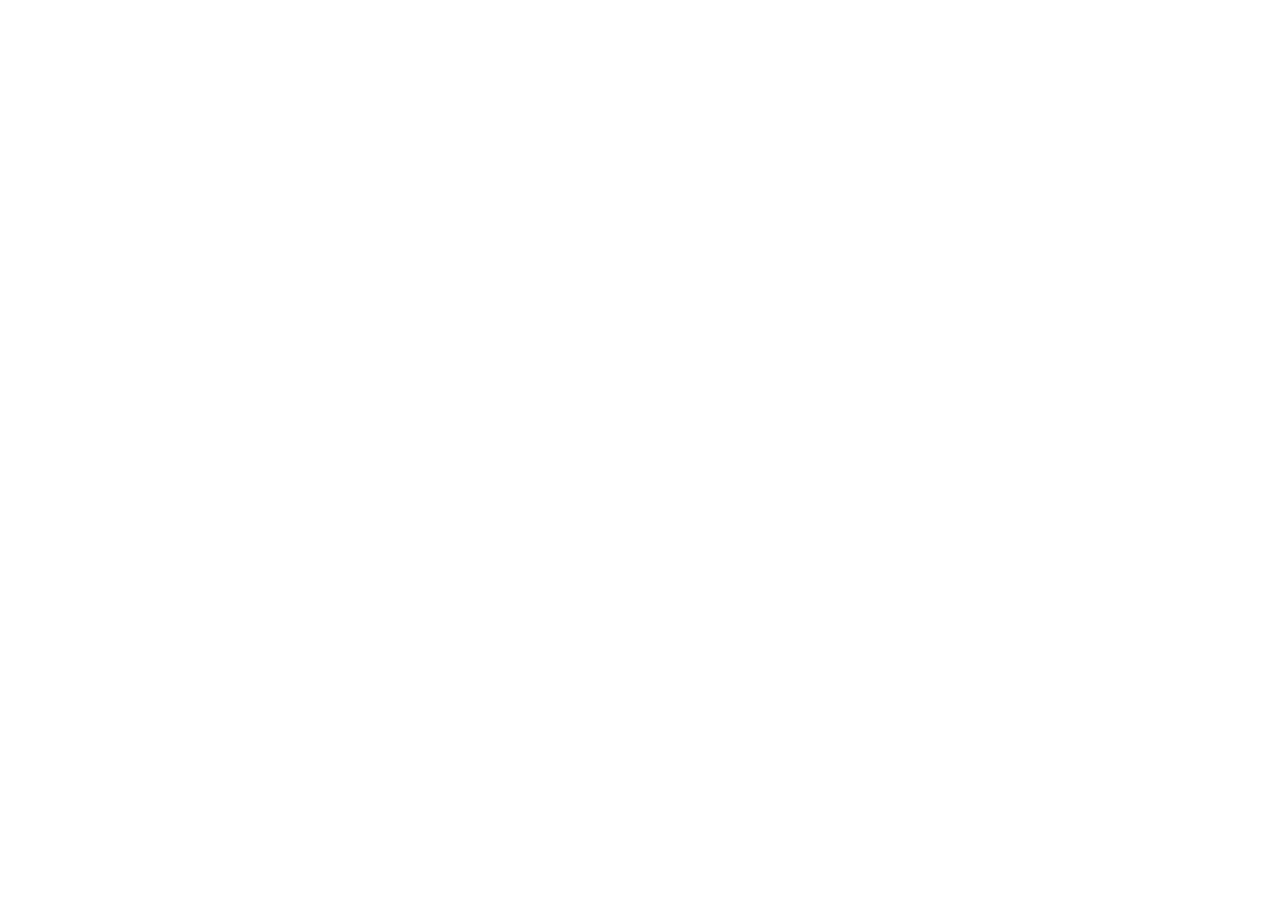
==== index.html @ 7bdb5e06 "Crea Estructura inicial del proyecto" ====
<!DOCTYPE html>
<html lang="es">
<head>
  <meta charset="UTF-8">
  <meta name="viewport" content="width=device-width, initial-scale=1.0">
  <title>Inicio · Gamarrita KFC</title>
  <link rel="stylesheet" href="css/variables.css">
  <link rel="stylesheet" href="css/estilos.css">
</head>
<body>
  <!-- Inicio: aquí va el contenido (header, nav, main, footer) -->
</body>
</html>
---- css/variables.css ----
/* variables.css — paleta, tipografía y espaciados de Gamarrita KFC */
@import url("https://fonts.googleapis.com/css2?family=Poppins:wght@400;600;800&display=swap");

:root {
  --color-primario: #1B1B1F;
  --color-acento: #F2B705;
  --color-fondo: #FAF7F0;
  --color-superficie: #FFFFFF;
  --color-texto: #222222;
  --color-texto-suave: #6B6558;
  --color-borde: #E6DFCF;
  --color-exito: #1E7A45;
  --color-error: #B03A2E;

  --fuente: "Poppins", "Segoe UI", system-ui, sans-serif;
  --radio: 0.9rem;
  --espacio: 1rem;
  --ancho: min(94%, 1100px);
}
---- css/estilos.css ----
/* estilos.css — estilos generales de Gamarrita KFC (usa las variables de variables.css) */
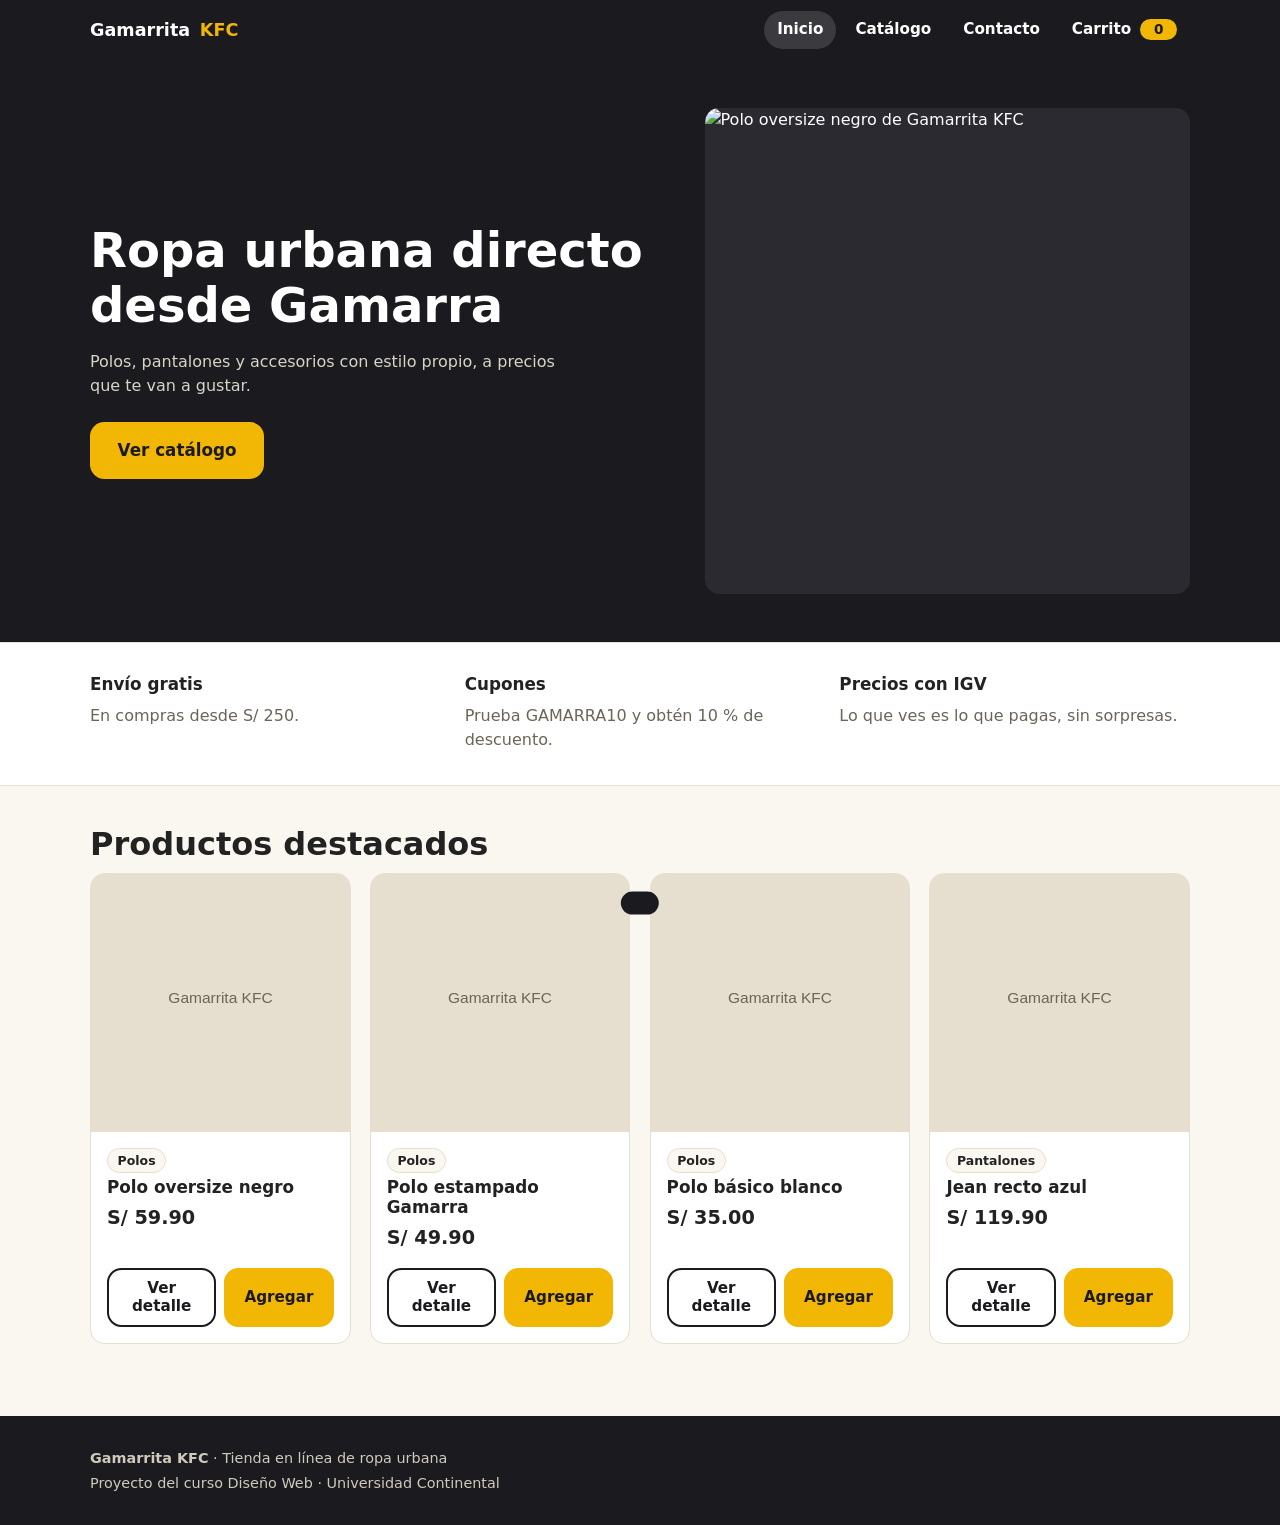
==== commit 48ddfdf6: "Agrega paginas HTML y corrige carrito" ====
--- a/index.html
+++ b/index.html
@@ -8,6 +8,78 @@
   <link rel="stylesheet" href="css/estilos.css">
 </head>
 <body>
-  <!-- Inicio: aquí va el contenido (header, nav, main, footer) -->
+
+  <header class="cabecera">
+    <div class="contenedor barra">
+      <a href="index.html" class="logo">Gamarrita <strong>KFC</strong></a>
+      <nav aria-label="Principal">
+        <ul class="menu">
+          <li><a href="index.html" aria-current="page">Inicio</a></li>
+          <li><a href="catalogo.html">Catálogo</a></li>
+          <li><a href="contacto.html">Contacto</a></li>
+          <li><a href="carrito.html">Carrito <span id="contador" class="contador">0</span></a></li>
+        </ul>
+      </nav>
+    </div>
+  </header>
+
+  <main>
+    <section class="hero">
+      <div class="contenedor hero-grid">
+        <div>
+          <h1>Ropa urbana directo desde Gamarra</h1>
+          <p>Polos, pantalones y accesorios con estilo propio, a precios que te van a gustar.</p>
+          <a href="catalogo.html" class="btn btn-grande">Ver catálogo</a>
+        </div>
+        <img src="img/polo-oversize.webp" alt="Polo oversize negro de Gamarrita KFC" width="300" height="300">
+      </div>
+    </section>
+
+    <section class="beneficios">
+      <div class="contenedor beneficios-grid">
+        <div>
+          <h3>Envío gratis</h3>
+          <p>En compras desde S/ 250.</p>
+        </div>
+        <div>
+          <h3>Cupones</h3>
+          <p>Prueba GAMARRA10 y obtén 10 % de descuento.</p>
+        </div>
+        <div>
+          <h3>Precios con IGV</h3>
+          <p>Lo que ves es lo que pagas, sin sorpresas.</p>
+        </div>
+      </div>
+    </section>
+
+    <section class="seccion">
+      <div class="contenedor">
+        <h2>Productos destacados</h2>
+        <div id="destacados" class="rejilla"></div>
+      </div>
+    </section>
+  </main>
+
+  <footer class="pie">
+    <div class="contenedor">
+      <p><strong>Gamarrita KFC</strong> · Tienda en línea de ropa urbana</p>
+      <p>Proyecto del curso Diseño Web · Universidad Continental</p>
+    </div>
+  </footer>
+
+  <!-- Ventana de detalle (la usa el botón "Ver detalle" de los destacados) -->
+  <dialog id="detalle">
+    <button type="button" class="cerrar" data-cerrar aria-label="Cerrar">&times;</button>
+    <div id="detalle-contenido" class="detalle-grid"></div>
+  </dialog>
+
+  <!-- Mensaje flotante -->
+  <div id="aviso" class="aviso" role="status" aria-live="polite"></div>
+
+  <!-- El orden importa: app.js siempre al final -->
+  <script src="js/datos.js"></script>
+  <script src="js/calculos.js"></script>
+  <script src="js/carrito.js"></script>
+  <script src="js/app.js"></script>
 </body>
-</html>
+</html>
--- a/css/variables.css
+++ b/css/variables.css
@@ -1,6 +1,6 @@
 /* variables.css — paleta, tipografía y espaciados de Gamarrita KFC */
 @import url("https://fonts.googleapis.com/css2?family=Poppins:wght@400;600;800&display=swap");
-
+ 
 :root {
   --color-primario: #1B1B1F;
   --color-acento: #F2B705;
@@ -11,9 +11,10 @@
   --color-borde: #E6DFCF;
   --color-exito: #1E7A45;
   --color-error: #B03A2E;
-
+ 
   --fuente: "Poppins", "Segoe UI", system-ui, sans-serif;
   --radio: 0.9rem;
   --espacio: 1rem;
   --ancho: min(94%, 1100px);
 }
+ 
--- a/css/estilos.css
+++ b/css/estilos.css
@@ -1 +1,176 @@
 /* estilos.css — estilos generales de Gamarrita KFC (usa las variables de variables.css) */
+s · CSS
+/* estilos.css — estilos generales de Gamarrita KFC (usa las variables de variables.css) */
+ 
+*, *::before, *::after { box-sizing: border-box; }
+html { scroll-behavior: smooth; }
+body {
+  margin: 0;
+  font-family: var(--fuente);
+  color: var(--color-texto);
+  background: var(--color-fondo);
+  line-height: 1.55;
+}
+img { max-width: 100%; height: auto; display: block; }
+a { color: inherit; }
+h1, h2, h3 { line-height: 1.15; margin: 0 0 .6rem; }
+h1 { font-size: clamp(1.9rem, 4vw, 3rem); font-weight: 800; }
+h2 { font-size: clamp(1.4rem, 3vw, 2rem); font-weight: 800; }
+h3 { font-size: 1.05rem; font-weight: 600; }
+:focus-visible { outline: 3px solid var(--color-acento); outline-offset: 2px; }
+ 
+.contenedor { width: var(--ancho); margin-inline: auto; }
+.seccion { padding-block: 2.5rem; }
+ 
+/* ---------- Cabecera ---------- */
+.cabecera {
+  position: sticky; top: 0; z-index: 10;
+  background: var(--color-primario); color: #fff;
+  transition: box-shadow .2s;
+}
+.cabecera.con-sombra { box-shadow: 0 4px 16px rgba(0, 0, 0, .35); }
+.barra { display: flex; align-items: center; justify-content: space-between; gap: var(--espacio); padding-block: .7rem; }
+.logo { display: flex; align-items: center; gap: .6rem; text-decoration: none; font-weight: 600; font-size: 1.1rem; }
+.logo strong { color: var(--color-acento); font-weight: 800; }
+.menu { display: flex; gap: .4rem; list-style: none; margin: 0; padding: 0; }
+.menu a { display: block; padding: .45rem .8rem; border-radius: 999px; text-decoration: none; font-weight: 600; font-size: .95rem; }
+.menu a:hover, .menu a[aria-current="page"] { background: rgba(255, 255, 255, .14); }
+.contador {
+  display: inline-block; min-width: 1.5rem; padding: 0 .4rem; margin-left: .25rem;
+  border-radius: 999px; background: var(--color-acento); color: var(--color-primario);
+  font-weight: 800; font-size: .85rem; text-align: center;
+}
+ 
+/* ---------- Botones ---------- */
+.btn, .btn-secundario, .btn-quitar {
+  font-family: inherit; font-weight: 600; font-size: .95rem;
+  border-radius: var(--radio); padding: .6rem 1rem; cursor: pointer;
+  border: 2px solid var(--color-primario); text-decoration: none; display: inline-block; text-align: center;
+}
+.btn { background: var(--color-acento); color: var(--color-primario); border-color: var(--color-acento); }
+.btn:hover { filter: brightness(.95); }
+.btn:disabled { background: var(--color-borde); border-color: var(--color-borde); color: var(--color-texto-suave); cursor: not-allowed; }
+.btn-secundario { background: transparent; color: var(--color-primario); }
+.btn-secundario:hover { background: var(--color-primario); color: #fff; }
+.btn-quitar { background: transparent; border-color: transparent; color: var(--color-error); padding-inline: .4rem; }
+.btn-quitar:hover { text-decoration: underline; }
+.btn-grande { padding: .85rem 1.6rem; font-size: 1.05rem; }
+ 
+/* ---------- Inicio ---------- */
+.hero { background: var(--color-primario); color: #fff; padding-block: 3rem; }
+.hero-grid { display: grid; grid-template-columns: 1.2fr 1fr; gap: 2rem; align-items: center; }
+.hero p { color: #d8d4c8; max-width: 46ch; margin-bottom: 1.4rem; }
+.hero img { border-radius: var(--radio); background: #2a2a30; aspect-ratio: 1; object-fit: cover; width: 100%; }
+.beneficios { background: var(--color-superficie); border-block: 1px solid var(--color-borde); padding-block: 2rem; }
+.beneficios-grid { display: grid; grid-template-columns: repeat(3, 1fr); gap: 1.5rem; }
+.beneficios p { margin: 0; color: var(--color-texto-suave); }
+ 
+/* ---------- Catálogo ---------- */
+.rejilla { display: grid; grid-template-columns: repeat(auto-fill, minmax(230px, 1fr)); gap: 1.2rem; }
+.tarjeta {
+  background: var(--color-superficie); border: 1px solid var(--color-borde);
+  border-radius: var(--radio); overflow: hidden; display: flex; flex-direction: column;
+}
+.tarjeta img { width: 100%; aspect-ratio: 1; object-fit: cover; background: var(--color-borde); }
+.tarjeta-cuerpo { padding: 1rem; display: flex; flex-direction: column; gap: .35rem; flex: 1; }
+.tarjeta h3 { margin: 0; }
+.etiqueta {
+  align-self: flex-start; font-size: .78rem; font-weight: 600; text-transform: capitalize;
+  background: var(--color-fondo); border: 1px solid var(--color-borde); border-radius: 999px; padding: .1rem .6rem;
+}
+.precio { font-weight: 800; font-size: 1.2rem; margin: 0; }
+.acciones { display: flex; gap: .5rem; margin-top: auto; padding-top: .6rem; }
+.acciones button { flex: 1; padding-inline: .5rem; }
+.filtros { display: flex; flex-wrap: wrap; gap: 1rem; margin-bottom: 1.5rem; }
+.filtros .campo { flex: 1 1 220px; }
+.vacio { padding: 2rem; text-align: center; background: var(--color-superficie); border: 1px dashed var(--color-borde); border-radius: var(--radio); color: var(--color-texto-suave); }
+.vacio.exito { color: var(--color-exito); border-color: var(--color-exito); font-weight: 600; }
+ 
+/* ---------- Campos de formulario ---------- */
+.campo { display: flex; flex-direction: column; gap: .3rem; margin-bottom: 1rem; }
+label { font-weight: 600; font-size: .92rem; }
+label small { font-weight: 400; color: var(--color-texto-suave); }
+input, select, textarea {
+  font-family: inherit; font-size: 1rem; padding: .65rem .8rem; width: 100%;
+  border: 2px solid var(--color-borde); border-radius: .6rem; background: var(--color-superficie); color: var(--color-texto);
+}
+input:focus, select:focus, textarea:focus { border-color: var(--color-primario); outline: none; }
+input[aria-invalid="true"], textarea[aria-invalid="true"] { border-color: var(--color-error); }
+.error { color: var(--color-error); font-size: .85rem; min-height: 1.2em; margin: 0; }
+ 
+/* ---------- Detalle (dialog) ---------- */
+dialog { border: none; border-radius: var(--radio); padding: 1.5rem; width: min(92%, 720px); background: var(--color-superficie); }
+dialog::backdrop { background: rgba(27, 27, 31, .65); }
+.cerrar { position: absolute; top: .6rem; right: .8rem; background: none; border: none; font-size: 1.8rem; cursor: pointer; line-height: 1; }
+.detalle-grid { display: grid; grid-template-columns: 1fr 1.2fr; gap: 1.5rem; align-items: start; }
+.detalle-grid img { border-radius: var(--radio); background: var(--color-borde); aspect-ratio: 1; object-fit: cover; width: 100%; }
+.stock { color: var(--color-texto-suave); font-size: .88rem; margin: 0; }
+ 
+/* ---------- Carrito ---------- */
+.carrito-grid { display: grid; grid-template-columns: 1fr 340px; gap: 2rem; align-items: start; }
+.linea {
+  display: grid; grid-template-columns: 80px 1fr auto auto auto; gap: 1rem; align-items: center;
+  background: var(--color-superficie); border: 1px solid var(--color-borde); border-radius: var(--radio);
+  padding: .8rem; margin-bottom: .8rem;
+}
+.linea img { width: 80px; height: 80px; object-fit: cover; border-radius: .6rem; background: var(--color-borde); }
+.linea-info p { margin: 0; font-size: .9rem; }
+.cantidad { display: flex; align-items: center; gap: .3rem; }
+.cantidad input { width: 3.6rem; text-align: center; padding: .45rem; }
+.cantidad button { padding: .35rem .7rem; }
+.linea-total { font-weight: 800; margin: 0; min-width: 5.5rem; text-align: right; }
+.resumen { background: var(--color-superficie); border: 1px solid var(--color-borde); border-radius: var(--radio); padding: 1.3rem; position: sticky; top: 5rem; }
+.resumen dl { display: grid; grid-template-columns: 1fr auto; gap: .35rem 1rem; margin: 0 0 1rem; }
+.resumen dd { margin: 0; text-align: right; font-variant-numeric: tabular-nums; }
+.resumen .menor { color: var(--color-texto-suave); font-size: .85rem; }
+.resumen .total { font-weight: 800; font-size: 1.2rem; border-top: 2px solid var(--color-primario); padding-top: .5rem; margin-top: .3rem; }
+.form-cupon { margin-bottom: 1.2rem; }
+.fila { display: flex; gap: .5rem; }
+.fila input { flex: 1; text-transform: uppercase; }
+.msg-cupon { font-size: .85rem; margin: .4rem 0 0; min-height: 1.2em; color: var(--color-exito); }
+.msg-cupon.error-texto { color: var(--color-error); }
+.resumen .btn-grande { width: 100%; }
+.nota { font-size: .82rem; color: var(--color-texto-suave); margin-top: .8rem; }
+ 
+/* ---------- Contacto ---------- */
+.contacto-grid { display: grid; grid-template-columns: 1fr 1.2fr; gap: 2.5rem; align-items: start; }
+.formulario { background: var(--color-superficie); border: 1px solid var(--color-borde); border-radius: var(--radio); padding: 1.5rem; }
+.exito-form { color: var(--color-exito); font-weight: 600; margin: 1rem 0 0; }
+ 
+/* ---------- Aviso emergente ---------- */
+.aviso {
+  position: fixed; left: 50%; bottom: 1.2rem; transform: translate(-50%, 150%);
+  background: var(--color-primario); color: #fff; padding: .7rem 1.2rem; border-radius: 999px;
+  font-weight: 600; font-size: .92rem; transition: transform .25s; z-index: 30;
+}
+.aviso.visible { transform: translate(-50%, 0); }
+ 
+/* ---------- Pie ---------- */
+.pie { background: var(--color-primario); color: #cfcabb; padding-block: 1.8rem; margin-top: 2rem; font-size: .9rem; }
+.pie p { margin: .15rem 0; }
+ 
+/* ---------- Responsive ---------- */
+@media (max-width: 900px) {
+  .carrito-grid { grid-template-columns: 1fr; }
+  .resumen { position: static; }
+  .contacto-grid { grid-template-columns: 1fr; }
+}
+@media (max-width: 768px) {
+  .hero-grid, .beneficios-grid, .detalle-grid { grid-template-columns: 1fr; }
+  .hero img { max-height: 280px; }
+  .linea { grid-template-columns: 70px 1fr auto; }
+  .linea img { width: 70px; height: 70px; }
+  .linea .cantidad { grid-column: 2 / 4; }
+  .linea-total { text-align: left; }
+}
+@media (max-width: 480px) {
+  .barra { flex-direction: column; align-items: flex-start; }
+  .menu { flex-wrap: wrap; }
+  .rejilla { grid-template-columns: repeat(2, 1fr); gap: .7rem; }
+  .acciones { flex-direction: column; }
+  .tarjeta-cuerpo { padding: .7rem; }
+}
+@media (prefers-reduced-motion: reduce) {
+  * { transition: none !important; scroll-behavior: auto !important; }
+}
+ 
